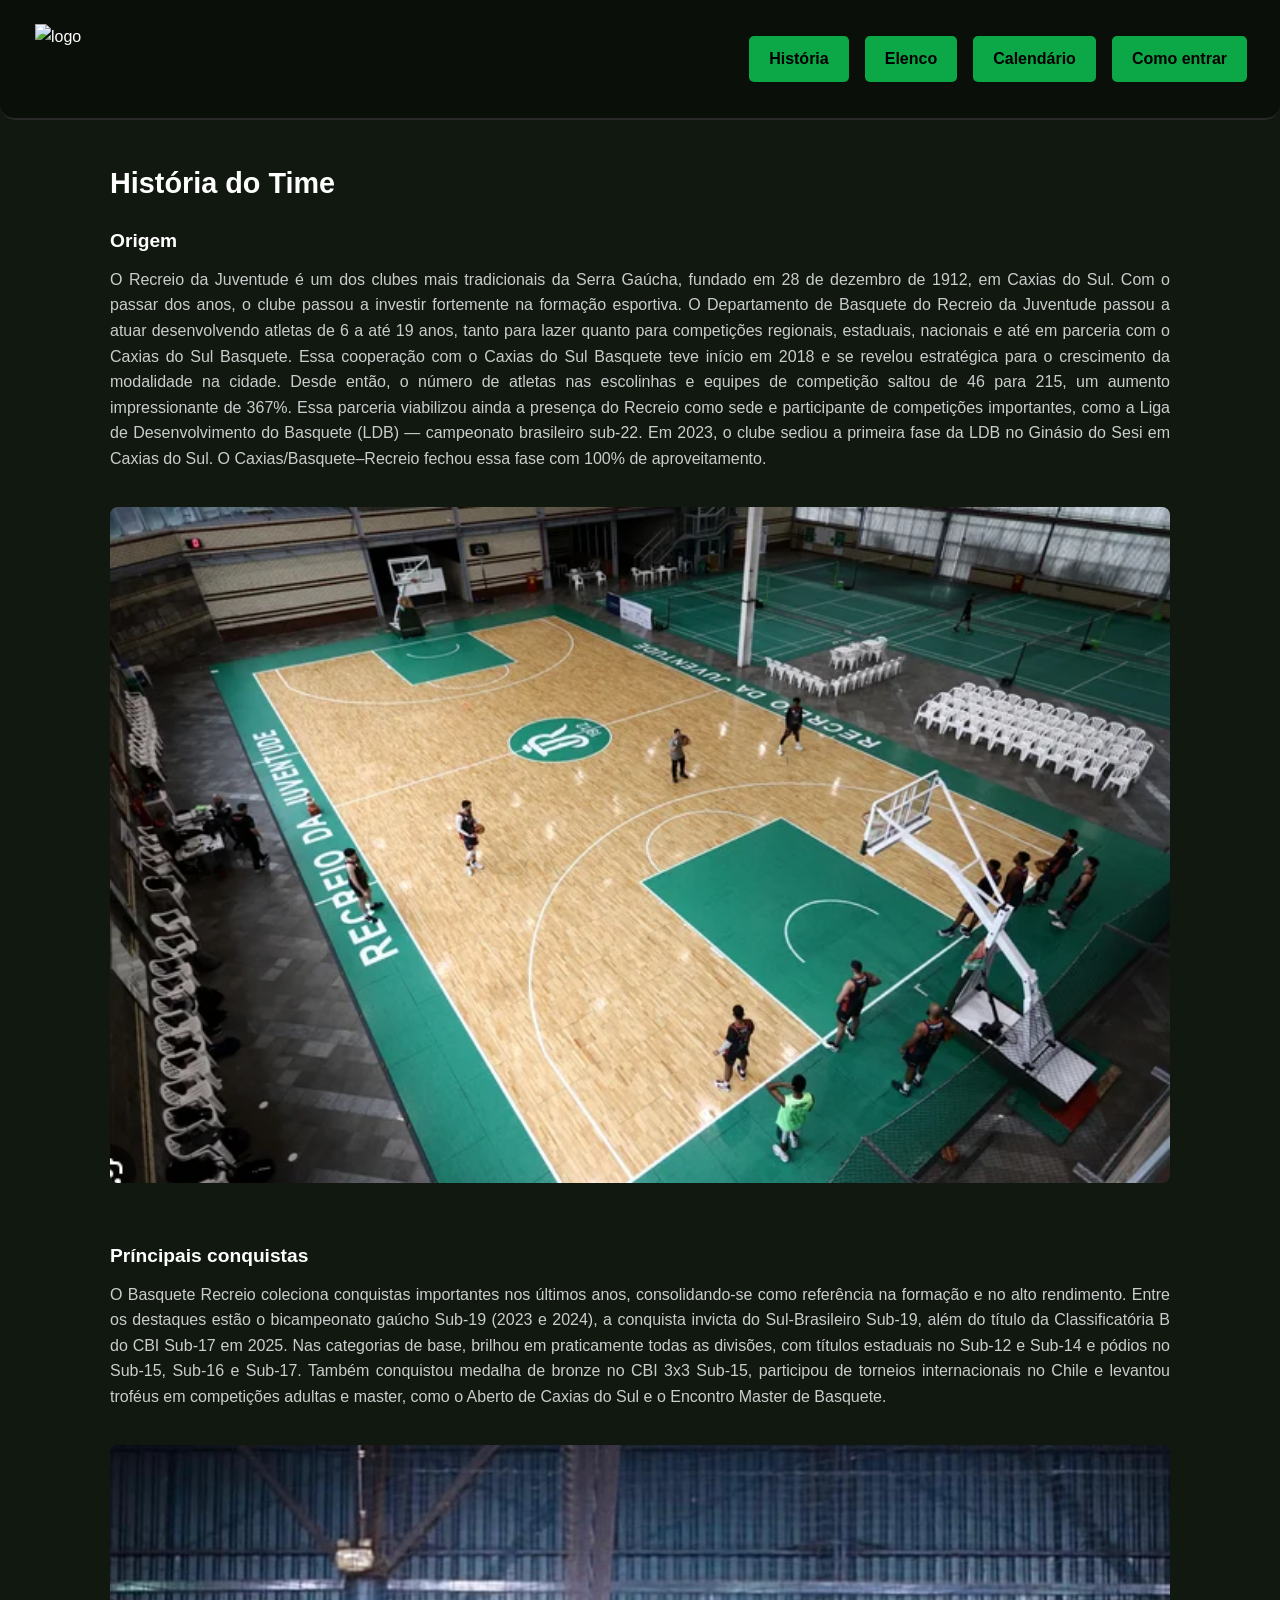
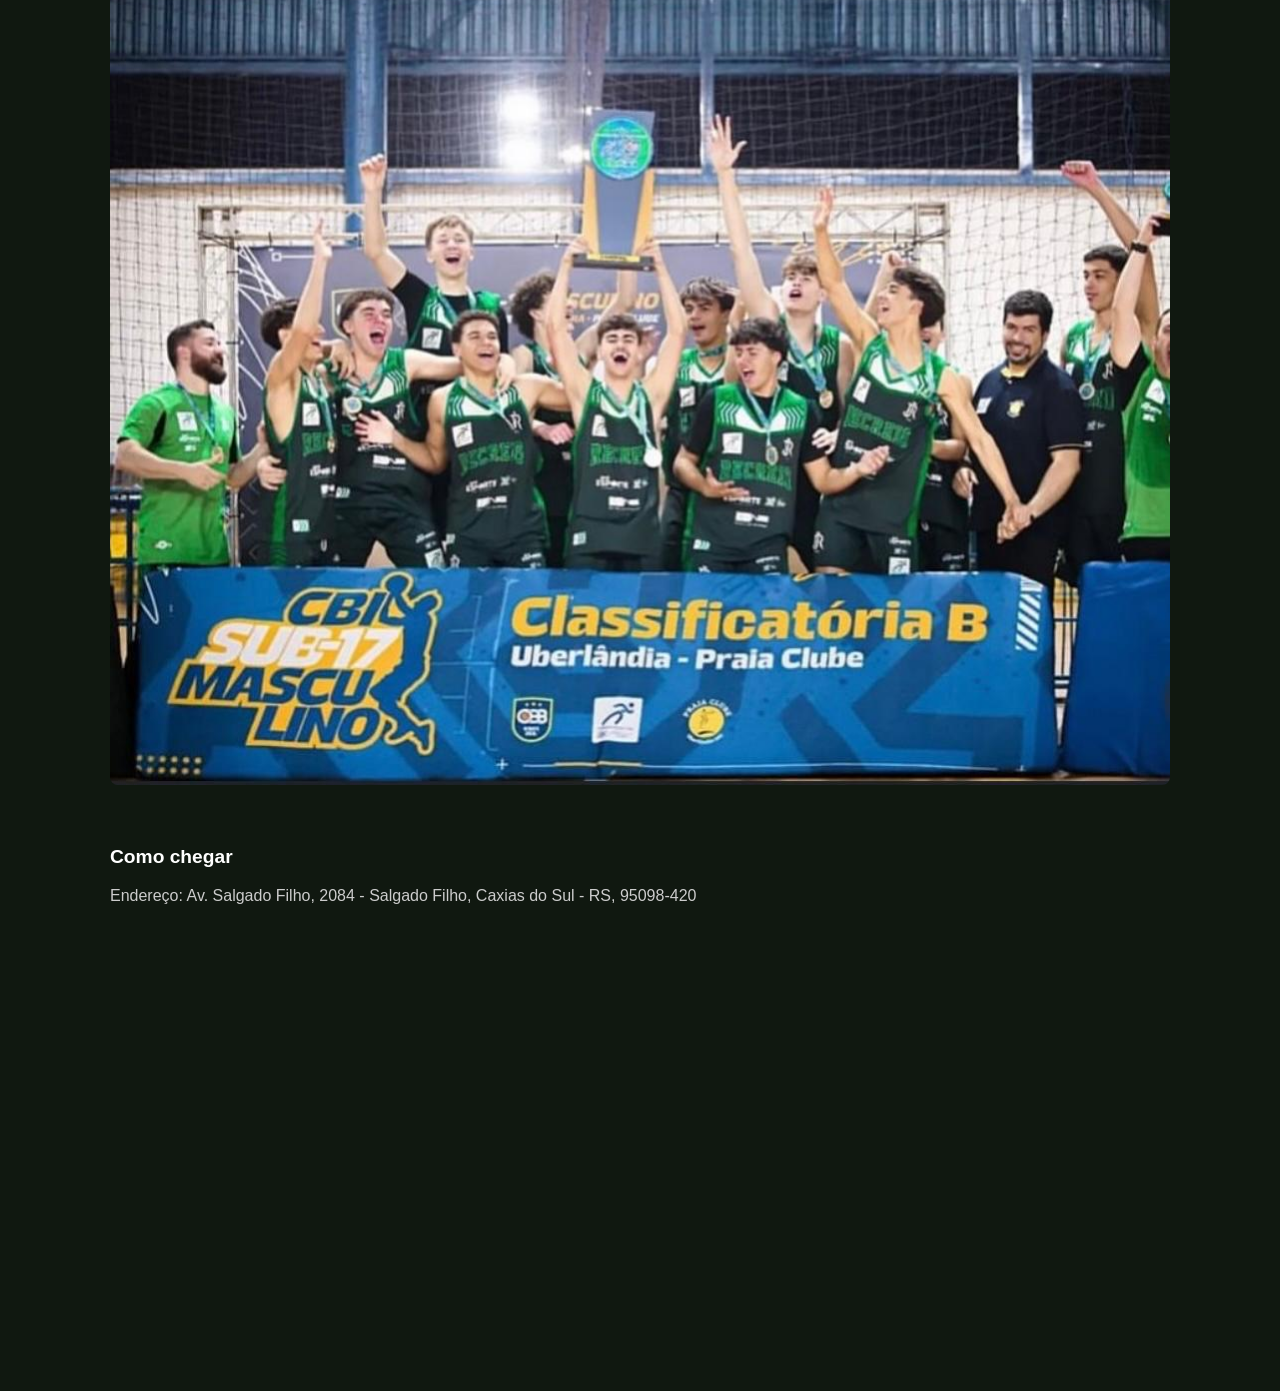
==== index.html @ 09753fe1 "teste" ====
<!DOCTYPE html>
<html lang="pt-br">
<head>
    <meta charset="UTF-8">
    <meta name="viewport" content="width=device-width, initial-scale=1.0">
    <title>Basquete Recreio</title>
    <link rel="shortcut icon" type="image/x-icon" href="https://www.recreiodajuventude.com.br/oficial/2023/application/modules/comum/assets/img/icon/favicon.ico">
    <link rel="stylesheet" href="style.css">
</head>
<body>
    <nav class="header">
        <img class="logo" src="https://www.recreiodajuventude.com.br/oficial/2023/application/modules/comum/assets/img/icon/favicon.ico" alt="logo">
        <div class="menu">
            <a href="index.html" class="btn">História</a>
            <a href="time.html" class="btn">Elenco</a>
            <a href="calen.html" class="btn">Calendário</a>
            <a href="ce.html" class="btn">Como entrar</a>    
        </div>
    </nav>

    <div class="container">
        <h1 class="titulo">História do Time</h1>
        <h2 class="subtitulo">Origem </h2>
        <p>
            O Recreio da Juventude é um dos clubes mais tradicionais da Serra Gaúcha, 
            fundado em 28 de dezembro de 1912, em Caxias do Sul. 
            Com o passar dos anos, o clube passou a investir fortemente na formação esportiva. 
            O Departamento de Basquete do Recreio da Juventude passou a atuar desenvolvendo atletas de 6 a até 19 anos, 
            tanto para lazer quanto para competições regionais, estaduais, nacionais e até em parceria com o Caxias do Sul Basquete. 
            Essa cooperação com o Caxias do Sul Basquete teve início em 2018 
            e se revelou estratégica para o crescimento da modalidade na cidade. 
            Desde então, o número de atletas nas escolinhas e equipes de competição saltou de 46 para 215, um aumento impressionante de 367%. 
            Essa parceria viabilizou ainda a presença do Recreio como sede e participante de competições importantes, 
            como a Liga de Desenvolvimento do Basquete (LDB) — campeonato brasileiro sub-22. 
            Em 2023, o clube sediou a primeira fase da LDB no Ginásio do Sesi em Caxias do Sul. 
            O Caxias/Basquete–Recreio fechou essa fase com 100% de aproveitamento.
        </p>
        <div>
            <img class="imagem" src="imagens/quadra imagem.png" alt="Quadra">
        </div>

        <h2 class="subtitulo">Príncipais conquistas</h2>
        <p>
                O Basquete Recreio coleciona conquistas importantes nos últimos anos, 
            consolidando-se como referência na formação e no alto rendimento. 
            Entre os destaques estão o bicampeonato gaúcho Sub-19 (2023 e 2024), 
            a conquista invicta do Sul-Brasileiro Sub-19, além do título da 
            Classificatória B do CBI Sub-17 em 2025. Nas categorias de base, 
            brilhou em praticamente todas as divisões, com títulos estaduais no Sub-12 e Sub-14
            e pódios no Sub-15, Sub-16 e Sub-17. Também conquistou medalha de bronze no CBI 3x3 Sub-15, 
            participou de torneios internacionais no Chile e levantou troféus em competições adultas e master, 
            como o Aberto de Caxias do Sul e o Encontro Master de Basquete.
        </p>
        <div>
            <img class="imagem" src="imagens/cbi.jpg" alt="Trophy">
        </div>
        <h2 class="subtitulo">Como chegar</h2>
        <p >
            Endereço: Av. Salgado Filho, 2084 - Salgado Filho, Caxias do Sul - RS, 95098-420
        </p>
        <iframe src="https://www.google.com/maps/embed?pb=!1m18!1m12!1m3!1d3483.2433511014647!2d-51.191399423613305!3d-29.18696159204696!2m3!1f0!2f0!3f0!3m2!1i1024!2i768!4f13.1!3m3!1m2!1s0x951ea30065648b47%3A0x18d605781c9d76cc!2sArena%20Recreio!5e0!3m2!1sen!2sbr!4v1762197609388!5m2!1sen!2sbr">
        </iframe>
    </div>
</body>
</html>
---- style.css ----
/*index----------------------------------------*/

* { 
    margin: 0;
    padding: 0;
    box-sizing: border-box;
    font-family: Arial, sans-serif;
}

body {
    background-color: #101810;
    color: white;
    line-height: 1.6;
    padding-top: 120px;
}

.header{
    display: flex;
    justify-content: space-between;
    align-items: center;
    padding: 0 25px;
    position: fixed;
    width: 100%;
    height: 120px;
    background-color: #0a0f0a;
    top: 0;
    left: 0;
    border-bottom-left-radius: 15px;
    border-bottom-right-radius: 15px;
    border-bottom: 2px solid #282928;
    flex-wrap: wrap;
}

.menu{
    display: flex;
    flex-wrap: wrap;
    justify-content: center;
}

.btn{   
    padding: 10px 20px;
    margin: 8px;
    background: #0ca747;
    color: black;
    font-weight: bold;
    text-decoration: none;
    border-radius: 5px;
    transition: 0.3s;
}

.btn:hover{
    background-color: #04d353;
    color: black;
    transform: scale(1.05);
}

.logo{
    height: 70px;
    width: 70px;
    margin-left: 10px;
    max-width: 100%;
}

.container {
    max-width: 1100px;
    margin: 40px auto;
    padding: 0 20px;
}

.titulo{
    font-size: 1.8rem;
    margin-bottom: 20px;
}

.subtitulo{
    font-size: 1.2rem;
    margin: 20px 0 10px;
    font-weight: bold;
} 

p{
    text-align: justify;
    margin-bottom: 20px;
    color: #ccc;
}

.imagem {
    width: 100%;
    border-radius: 8px;
    margin: 15px 0 30px;
    }

iframe {
    width: 100%;
    height: 400px;
    border: none;
    border-radius: 8px;
    margin-top: 15px;
}

/*time----------------------------------------*/

.grid {
    display: grid;
    grid-template-columns: repeat(3, 1fr);
    gap: 20px;
}

.card {
    text-align: center;
}

.card img {
    width: 100%;
    border-radius: 6px;
    display: block;
}

.card p {
    margin-top: 8px;
    font-size: 0.95rem;
}

.card span {
    display: block;
    font-size: 0.8rem;
    color: #aaa;
}

/*calen----------------------------------------*/

/*ce----------------------------------------*/

.h h2{
    margin-top: 50px;
}

.tryout-box {
      background: #18221c;
      padding: 15px;
      border-radius: 8px;
      display: flex;
      align-items: center;
      margin: 15px 0;
    }

    .tryout-box span {
      font-size: 30px;
      margin-right: 15px;
    }

    .tryout-text {
      display: flex;
      flex-direction: column;
    }

    .tryout-text strong {
      font-size: 16px;
      margin-bottom: 5px;
    }
    .contact-item {
      display: flex;
      align-items: center;
      margin: 15px 0;
      gap: 10px;
      color: #04d353;
    }

 .contact-item a{
    color: white;
 }

    footer {
      text-align: center;
      padding: 20px;
      color: #aaa;
      font-size: 14px;
    }

/*----------------------------------------*/
/* RESPONSIVIDADE */

@media (max-width: 768px){

    body{
        padding-top: 120px;
    }

    .header{
        flex-direction: column;
        height: auto;
        padding: 15px;
        text-align: center;
    }

    .menu{
        justify-content: center;
        flex-wrap: wrap;
        margin-top: 10px;
    }

    .btn{
        padding: 5px 8px;
        font-size: 14px;
        margin: 5px;
    }

    .logo{
        height: 40px;
        width: 40px;
        margin: 5px 0;
    }

    iframe{
        height: 250px;
    }

}
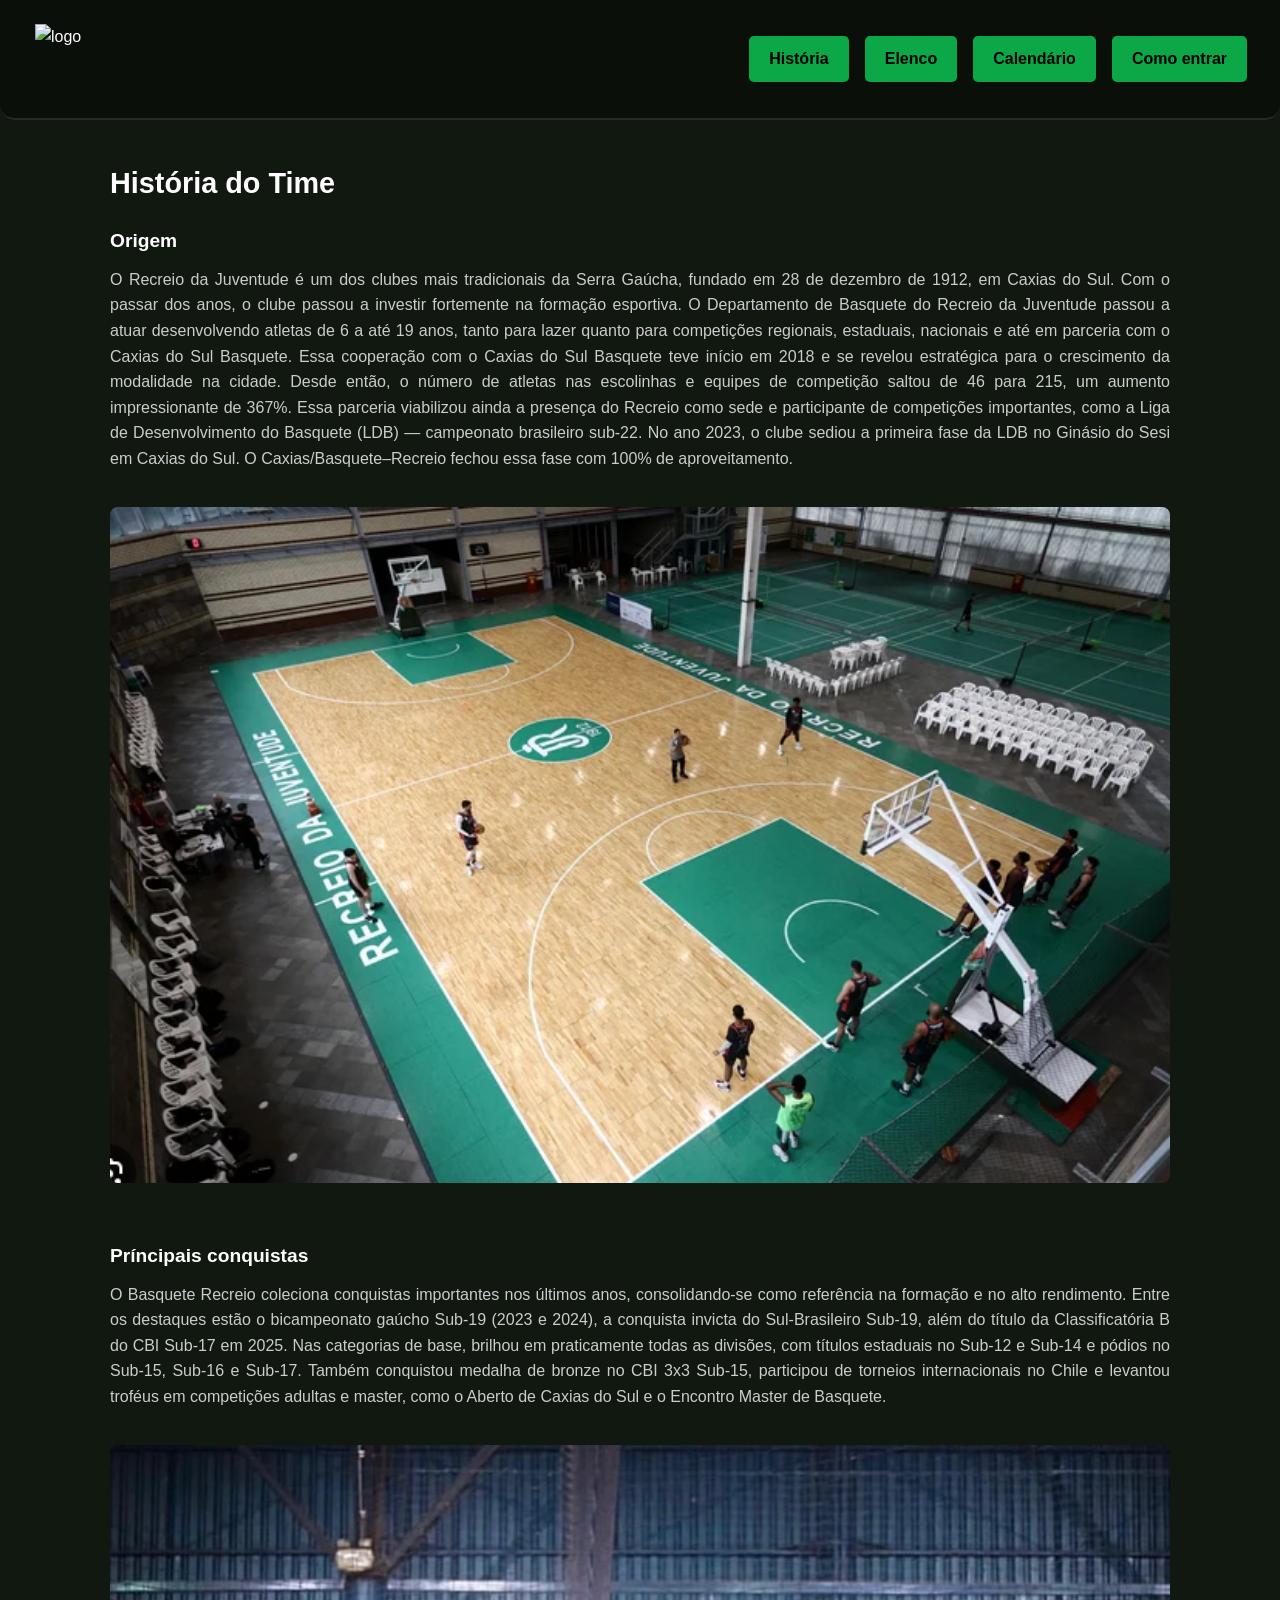
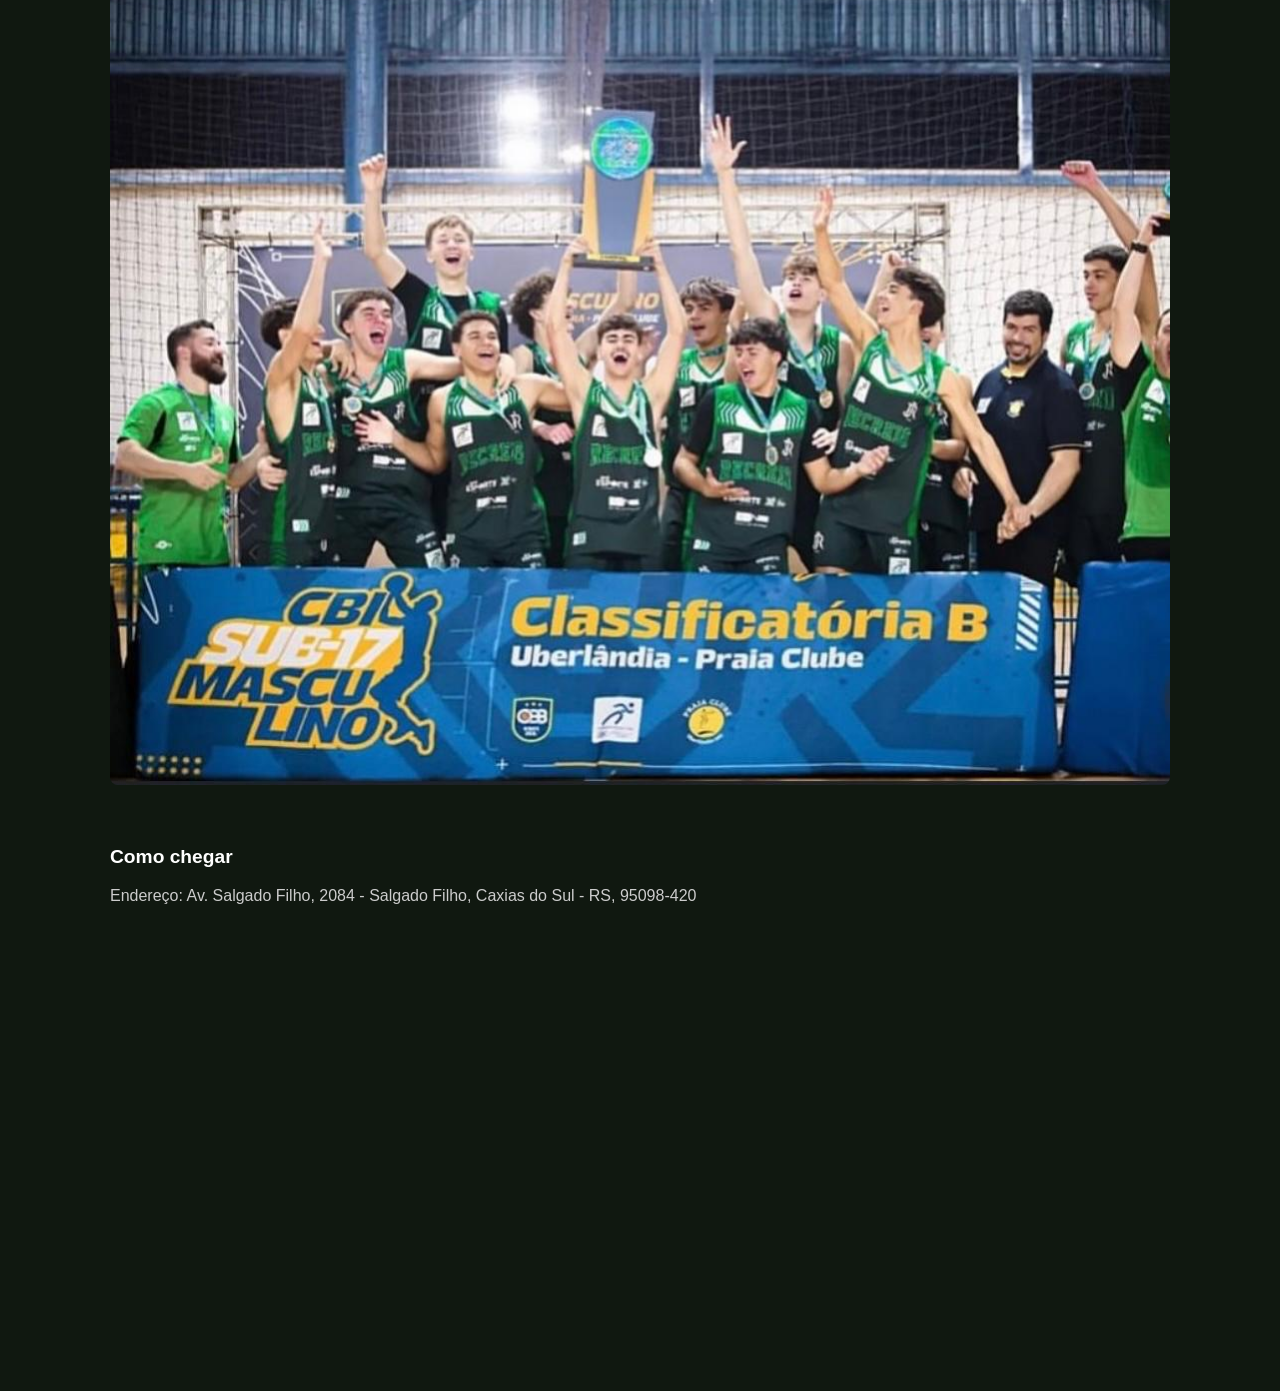
==== commit 6a0c1410: "teste 2" ====
--- a/index.html
+++ b/index.html
@@ -32,7 +32,7 @@
             Desde então, o número de atletas nas escolinhas e equipes de competição saltou de 46 para 215, um aumento impressionante de 367%. 
             Essa parceria viabilizou ainda a presença do Recreio como sede e participante de competições importantes, 
             como a Liga de Desenvolvimento do Basquete (LDB) — campeonato brasileiro sub-22. 
-            Em 2023, o clube sediou a primeira fase da LDB no Ginásio do Sesi em Caxias do Sul. 
+            No ano 2023, o clube sediou a primeira fase da LDB no Ginásio do Sesi em Caxias do Sul. 
             O Caxias/Basquete–Recreio fechou essa fase com 100% de aproveitamento.
         </p>
         <div>
